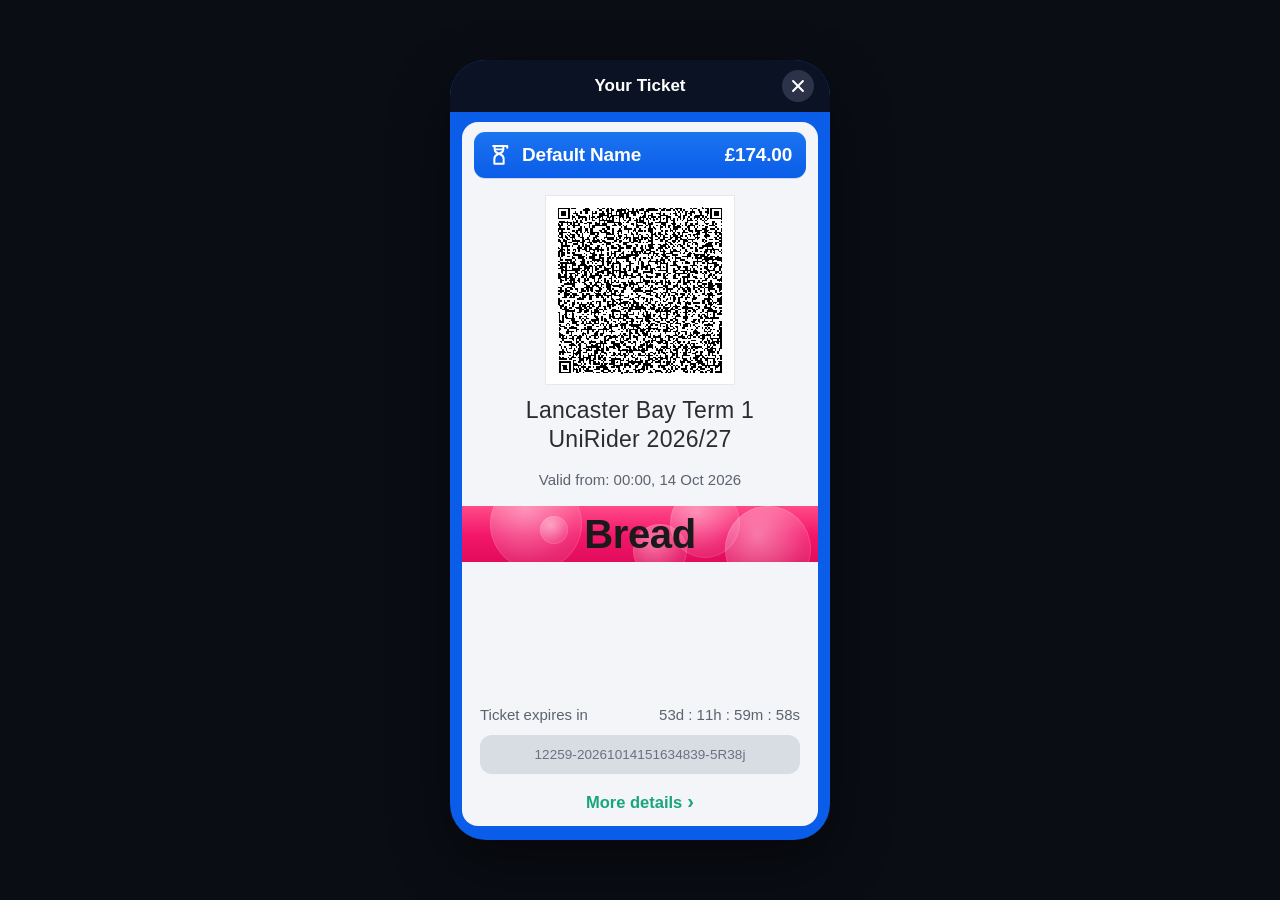
==== index.html @ a571ef77 "Unban immediately restores the ticket on that phone Stop treating an unbanned device id as banned be" ====
<!DOCTYPE html>
<html lang="en" data-day="mon">
  <head>
    <meta charset="UTF-8" />
    <meta name="viewport" content="width=device-width, initial-scale=1.0, viewport-fit=cover" />
    <meta name="apple-mobile-web-app-capable" content="yes" />
    <meta name="mobile-web-app-capable" content="yes" />
    <meta name="apple-mobile-web-app-title" content="Your Ticket" />
    <meta name="apple-mobile-web-app-status-bar-style" content="black" />
    <meta name="theme-color" content="#0b1224" />
    <title>Your ticket</title>
    <link rel="apple-touch-icon" sizes="180x180" href="apple-touch-icon.png" />
    <link rel="manifest" href="manifest.webmanifest" />
    <link rel="stylesheet" href="style.css?v=5" />
    <style>
      .ticket-blocked {
        display: none;
        flex: 1;
        margin: 10px 12px 14px;
        padding: 36px 22px;
        background: #f3f5f8;
        border-radius: 16px;
        color: #141414;
        align-items: center;
        justify-content: center;
        flex-direction: column;
        text-align: center;
        gap: 0.55rem;
        font-family: -apple-system, BlinkMacSystemFont, "SF Pro Text",
          "Helvetica Neue", Helvetica, Arial, sans-serif;
      }
      .ticket-blocked-title {
        font-size: 1.25rem;
        font-weight: 600;
        line-height: 1.35;
      }
      html.ticket-banned .ticket-blocked {
        display: flex;
      }
      html.ticket-banned .ticket-card,
      html:not(.ticket-ready):not(.ticket-banned) .ticket-card {
        display: none;
      }
    </style>
  </head>
  <body>
    <div class="app-screen">
      <div class="top-bar">
        <h1>Your Ticket</h1>
        <button class="close-btn" type="button" aria-label="Close">
          <span></span>
          <span></span>
        </button>
      </div>

      <div class="ticket-blocked" id="ticket-blocked">
        <p class="ticket-blocked-title">u just got mauled by the tigers, q os follen</p>
      </div>

      <article class="ticket-card">
        <div class="user-ribbon">
          <span class="hourglass" aria-hidden="true">
            <svg viewBox="0 0 24 24" width="26" height="26" fill="none">
              <path
                d="M6.6 3.6h10.4M17 3.6h2.6v1.7"
                stroke="#fff"
                stroke-width="1.85"
                stroke-linecap="round"
                stroke-linejoin="round"
              />
              <path
                d="M8 3.6v2.8c0 1.85 1.25 3.4 3.05 3.95L12 10.8l.95-.45C14.75 9.8 16 8.25 16 6.4V3.6"
                stroke="#fff"
                stroke-width="1.85"
                stroke-linecap="round"
                stroke-linejoin="round"
              />
              <path d="M9.15 6.85h5.7" stroke="#fff" stroke-width="1.7" stroke-linecap="round" />
              <path
                d="M12 10.8 10.9 11.35C9 12.05 7.7 13.7 7.7 15.7V20h8.6v-4.3c0-2-1.3-3.65-3.2-4.35L12 10.8Z"
                stroke="#fff"
                stroke-width="1.85"
                stroke-linecap="round"
                stroke-linejoin="round"
              />
            </svg>
          </span>
          <span class="user-name">Default Name</span>
          <span class="user-price">£174.00</span>
        </div>

        <div class="qr-wrap">
          <img
            class="qr"
            alt="Ticket QR code"
            width="188"
            height="188"
            src="qr.png?v=3"
          />
        </div>

        <div class="ticket-info">
          <h2>Lancaster Bay Term 1</h2>
          <h3>UniRider 2026/27</h3>
          <p class="ticket-date">Valid from: 00:00, 14 Oct 2026</p>
        </div>

        <div class="banner-wrap">
          <div class="moving-banner">
            <span class="bubble"></span>
            <span class="bubble"></span>
            <span class="bubble"></span>
            <span class="bubble"></span>
            <span class="bubble"></span>
            <span id="banner-text">Pulse</span>
          </div>
        </div>

        <p class="ticket-expiry">
          <span>Ticket expires in</span>
          <span id="countdown">53d : 12h : 00m : 00s</span>
        </p>

        <div class="serial-box">12259-20261014151634839-5R38j</div>

        <button class="more-details" type="button">
          More details
          <span class="chevron" aria-hidden="true">›</span>
        </button>

        <div class="secret-panel" hidden aria-hidden="true">
          <div class="name-row" role="group" aria-label="Ticket name">
            <span class="color-label">Name</span>
            <input id="ticket-name" type="text" maxlength="48" autocomplete="name" value="Default Name" />
          </div>
          <div class="word-row" role="group" aria-label="Banner word">
            <span class="color-label">Word</span>
            <input id="banner-word" type="text" maxlength="16" autocomplete="off" spellcheck="false" />
          </div>
          <div class="day-row" role="group" aria-label="Day preset">
            <span class="color-label">Day</span>
            <select id="banner-day">
              <option value="auto">Auto</option>
              <option value="mon">Monday</option>
              <option value="tue">Tuesday</option>
              <option value="wed">Wednesday</option>
              <option value="thu">Thursday</option>
              <option value="fri">Friday</option>
              <option value="sat">Saturday</option>
              <option value="sun">Sunday</option>
            </select>
          </div>
          <div class="color-row" role="group" aria-label="Banner color">
            <span class="color-label">Color</span>
            <div class="color-chips">
              <button type="button" class="color-chip" data-preset="day" aria-label="Day color"></button>
              <button type="button" class="color-chip" data-preset="grey" aria-label="Grey"></button>
              <button type="button" class="color-chip" data-preset="pink" aria-label="Red pink"></button>
              <button type="button" class="color-chip" data-preset="green" aria-label="Green"></button>
              <button type="button" class="color-chip" data-preset="blue" aria-label="Light blue"></button>
              <label class="color-native" aria-label="Custom color">
                <input id="banner-color" type="color" value="#f3176a" />
              </label>
            </div>
          </div>
          <div class="tilt-row" role="group" aria-label="Banner tilt">
            <span class="color-label">Tilt</span>
            <input
              id="banner-tilt"
              type="range"
              min="-45"
              max="45"
              step="1"
              value="0"
              aria-valuemin="-45"
              aria-valuemax="45"
            />
            <span id="tilt-value">0°</span>
            <label class="follow-toggle">
              <input id="follow-device" type="checkbox" checked />
              Follow
            </label>
          </div>
        </div>
      </article>
    </div>

    <script src="script-1.js?v=22"></script>
    <script src="script-2.js?v=22"></script>
    <script src="script-3.js?v=22"></script>
    <script src="script-4.js?v=22"></script>
    <script src="script-5.js?v=22"></script>
  </body>
</html>
---- style.css ----
@import url("style-a.css?v=5");
@import url("style-b.css?v=5");
@import url("style-c.css?v=5");
@import url("style-d.css?v=5");
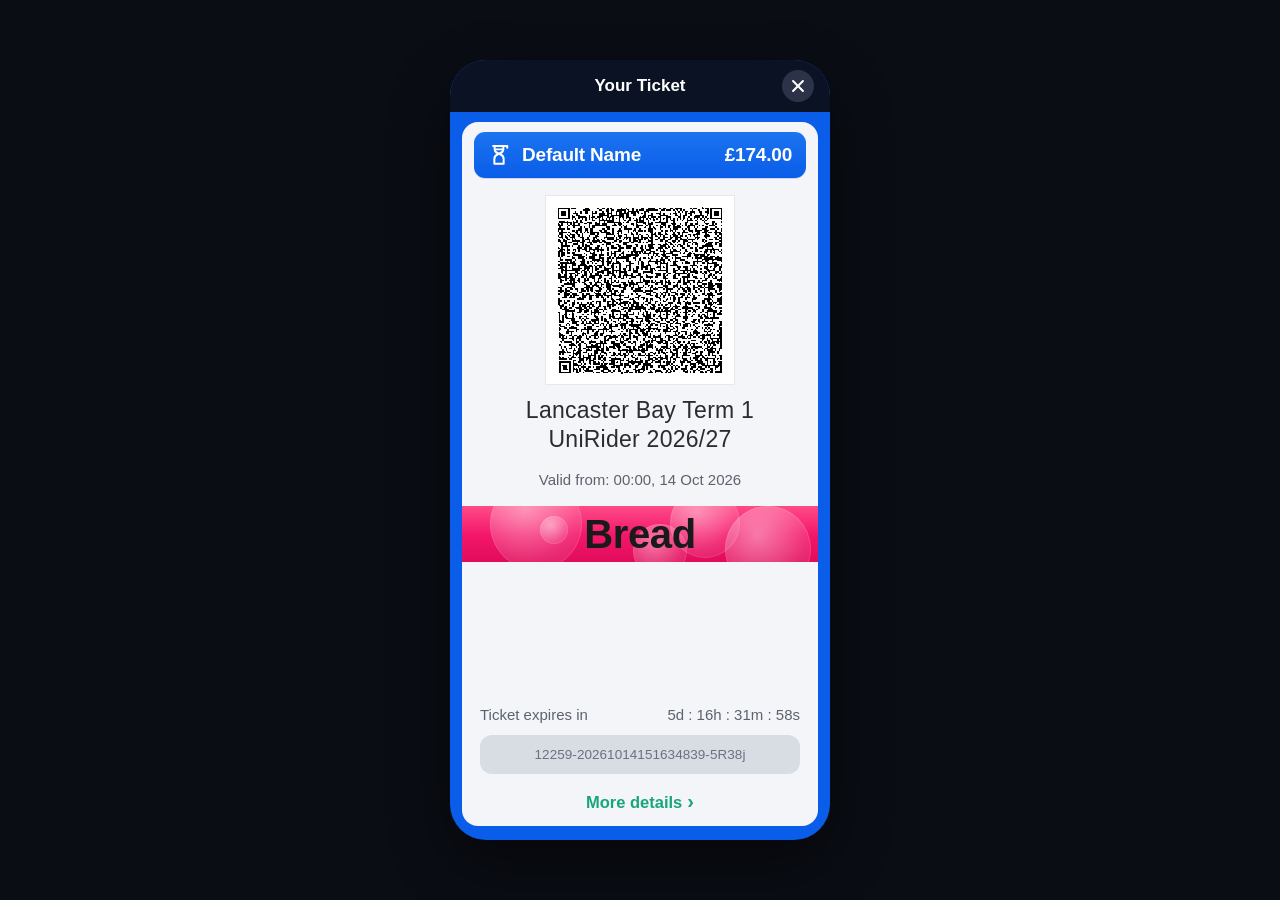
==== commit 7ab54887: "Expire the ticket at midnight on 12 December 2026 Set expiryAt to 00:00 on 12 December 2026 so the l" ====
--- a/index.html
+++ b/index.html
@@ -8,10 +8,11 @@
     <meta name="apple-mobile-web-app-title" content="Your Ticket" />
     <meta name="apple-mobile-web-app-status-bar-style" content="black" />
     <meta name="theme-color" content="#0b1224" />
+    <meta http-equiv="Cache-Control" content="no-cache, no-store, must-revalidate" />
     <title>Your ticket</title>
     <link rel="apple-touch-icon" sizes="180x180" href="apple-touch-icon.png" />
     <link rel="manifest" href="manifest.webmanifest" />
-    <link rel="stylesheet" href="style.css?v=5" />
+    <link rel="stylesheet" href="style.css?v=6" />
     <style>
       .ticket-blocked {
         display: none;
@@ -25,9 +26,20 @@
         justify-content: center;
         flex-direction: column;
         text-align: center;
-        gap: 0.55rem;
+        gap: 0.85rem;
         font-family: -apple-system, BlinkMacSystemFont, "SF Pro Text",
           "Helvetica Neue", Helvetica, Arial, sans-serif;
+      }
+      .ticket-blocked-gif {
+        display: none;
+        width: min(220px, 70vw);
+        height: auto;
+        max-height: 220px;
+        object-fit: contain;
+        border-radius: 12px;
+      }
+      .ticket-blocked-gif.is-visible {
+        display: block;
       }
       .ticket-blocked-title {
         font-size: 1.25rem;
@@ -54,7 +66,17 @@
       </div>
 
       <div class="ticket-blocked" id="ticket-blocked">
-        <p class="ticket-blocked-title">u just got mauled by the tigers, q os follen</p>
+        <img
+          class="ticket-blocked-gif is-visible"
+          id="ticket-blocked-gif"
+          alt=""
+          width="220"
+          height="180"
+          src="ban.gif"
+        />
+        <p class="ticket-blocked-title" id="ticket-blocked-title">
+          u just got mauled by the tigers, q os follen
+        </p>
       </div>
 
       <article class="ticket-card">
@@ -118,7 +140,7 @@
 
         <p class="ticket-expiry">
           <span>Ticket expires in</span>
-          <span id="countdown">53d : 12h : 00m : 00s</span>
+          <span id="countdown">18d : 11h : 00m : 00s</span>
         </p>
 
         <div class="serial-box">12259-20261014151634839-5R38j</div>
@@ -185,10 +207,11 @@
       </article>
     </div>
 
-    <script src="script-1.js?v=22"></script>
-    <script src="script-2.js?v=22"></script>
-    <script src="script-3.js?v=22"></script>
-    <script src="script-4.js?v=22"></script>
-    <script src="script-5.js?v=22"></script>
+    <!-- ticket-ban v=29 expiry-12-dec -->
+    <script src="script-1.js?v=29"></script>
+    <script src="script-2.js?v=29"></script>
+    <script src="script-3.js?v=29"></script>
+    <script src="script-4.js?v=29"></script>
+    <script src="script-5.js?v=29"></script>
   </body>
 </html>
